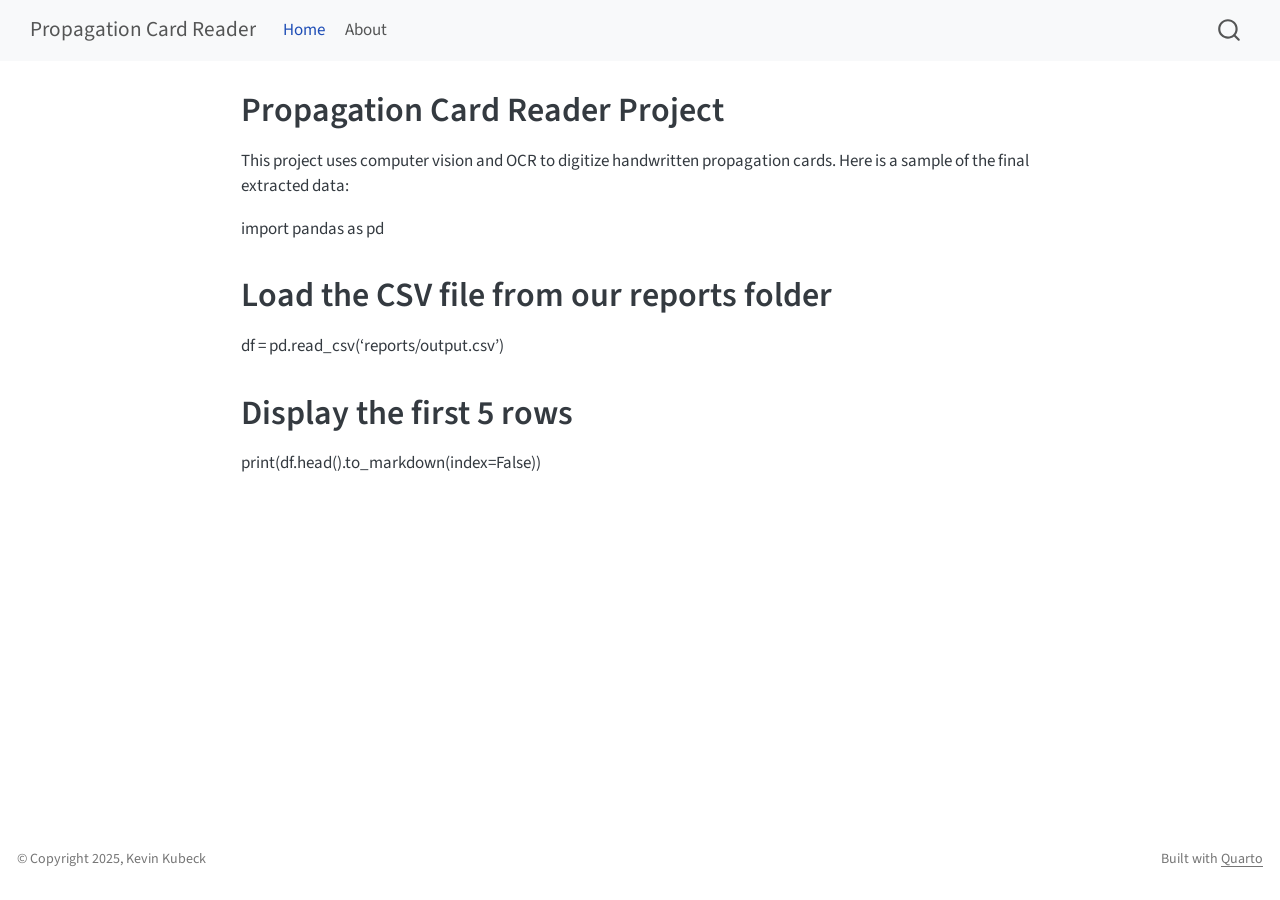
==== docs/index.html @ 02231087 "Added quarto files" ====
<!DOCTYPE html>
<html xmlns="http://www.w3.org/1999/xhtml" lang="en" xml:lang="en"><head>

<meta charset="utf-8">
<meta name="generator" content="quarto-1.7.33">

<meta name="viewport" content="width=device-width, initial-scale=1.0, user-scalable=yes">


<title>Propagation Card Reader Project – Propagation Card Reader</title>
<style>
code{white-space: pre-wrap;}
span.smallcaps{font-variant: small-caps;}
div.columns{display: flex; gap: min(4vw, 1.5em);}
div.column{flex: auto; overflow-x: auto;}
div.hanging-indent{margin-left: 1.5em; text-indent: -1.5em;}
ul.task-list{list-style: none;}
ul.task-list li input[type="checkbox"] {
  width: 0.8em;
  margin: 0 0.8em 0.2em -1em; /* quarto-specific, see https://github.com/quarto-dev/quarto-cli/issues/4556 */ 
  vertical-align: middle;
}
</style>


<script src="site_libs/quarto-nav/quarto-nav.js"></script>
<script src="site_libs/quarto-nav/headroom.min.js"></script>
<script src="site_libs/clipboard/clipboard.min.js"></script>
<script src="site_libs/quarto-search/autocomplete.umd.js"></script>
<script src="site_libs/quarto-search/fuse.min.js"></script>
<script src="site_libs/quarto-search/quarto-search.js"></script>
<meta name="quarto:offset" content="./">
<script src="site_libs/quarto-html/quarto.js" type="module"></script>
<script src="site_libs/quarto-html/tabsets/tabsets.js" type="module"></script>
<script src="site_libs/quarto-html/popper.min.js"></script>
<script src="site_libs/quarto-html/tippy.umd.min.js"></script>
<script src="site_libs/quarto-html/anchor.min.js"></script>
<link href="site_libs/quarto-html/tippy.css" rel="stylesheet">
<link href="site_libs/quarto-html/quarto-syntax-highlighting-ea385d0e468b0dd5ea5bf0780b1290d9.css" rel="stylesheet" id="quarto-text-highlighting-styles">
<script src="site_libs/bootstrap/bootstrap.min.js"></script>
<link href="site_libs/bootstrap/bootstrap-icons.css" rel="stylesheet">
<link href="site_libs/bootstrap/bootstrap-c1fac2584b48ed01fb6e278e36375074.min.css" rel="stylesheet" append-hash="true" id="quarto-bootstrap" data-mode="light">
<script id="quarto-search-options" type="application/json">{
  "location": "navbar",
  "copy-button": false,
  "collapse-after": 3,
  "panel-placement": "end",
  "type": "overlay",
  "limit": 50,
  "keyboard-shortcut": [
    "f",
    "/",
    "s"
  ],
  "show-item-context": false,
  "language": {
    "search-no-results-text": "No results",
    "search-matching-documents-text": "matching documents",
    "search-copy-link-title": "Copy link to search",
    "search-hide-matches-text": "Hide additional matches",
    "search-more-match-text": "more match in this document",
    "search-more-matches-text": "more matches in this document",
    "search-clear-button-title": "Clear",
    "search-text-placeholder": "",
    "search-detached-cancel-button-title": "Cancel",
    "search-submit-button-title": "Submit",
    "search-label": "Search"
  }
}</script>


<link rel="stylesheet" href="styles.css">
</head>

<body class="nav-fixed fullcontent quarto-light">

<div id="quarto-search-results"></div>
  <header id="quarto-header" class="headroom fixed-top">
    <nav class="navbar navbar-expand-lg " data-bs-theme="dark">
      <div class="navbar-container container-fluid">
      <div class="navbar-brand-container mx-auto">
    <a class="navbar-brand" href="./index.html">
    <span class="navbar-title">Propagation Card Reader</span>
    </a>
  </div>
            <div id="quarto-search" class="" title="Search"></div>
          <button class="navbar-toggler" type="button" data-bs-toggle="collapse" data-bs-target="#navbarCollapse" aria-controls="navbarCollapse" role="menu" aria-expanded="false" aria-label="Toggle navigation" onclick="if (window.quartoToggleHeadroom) { window.quartoToggleHeadroom(); }">
  <span class="navbar-toggler-icon"></span>
</button>
          <div class="collapse navbar-collapse" id="navbarCollapse">
            <ul class="navbar-nav navbar-nav-scroll me-auto">
  <li class="nav-item">
    <a class="nav-link active" href="./index.html" aria-current="page"> 
<span class="menu-text">Home</span></a>
  </li>  
  <li class="nav-item">
    <a class="nav-link" href="./about.html"> 
<span class="menu-text">About</span></a>
  </li>  
</ul>
          </div> <!-- /navcollapse -->
            <div class="quarto-navbar-tools">
</div>
      </div> <!-- /container-fluid -->
    </nav>
</header>
<!-- content -->
<div id="quarto-content" class="quarto-container page-columns page-rows-contents page-layout-article page-navbar">
<!-- sidebar -->
<!-- margin-sidebar -->
    
<!-- main -->
<main class="content" id="quarto-document-content">

<header id="title-block-header" class="quarto-title-block default">
<div class="quarto-title">
<h1 class="title">Propagation Card Reader Project</h1>
</div>



<div class="quarto-title-meta">

    
  
    
  </div>
  


</header>


<p>This project uses computer vision and OCR to digitize handwritten propagation cards. Here is a sample of the final extracted data:</p>
<p>import pandas as pd</p>
<section id="load-the-csv-file-from-our-reports-folder" class="level1">
<h1>Load the CSV file from our reports folder</h1>
<p>df = pd.read_csv(‘reports/output.csv’)</p>
</section>
<section id="display-the-first-5-rows" class="level1">
<h1>Display the first 5 rows</h1>
<p>print(df.head().to_markdown(index=False))</p>


</section>

</main> <!-- /main -->
<script id="quarto-html-after-body" type="application/javascript">
  window.document.addEventListener("DOMContentLoaded", function (event) {
    const icon = "";
    const anchorJS = new window.AnchorJS();
    anchorJS.options = {
      placement: 'right',
      icon: icon
    };
    anchorJS.add('.anchored');
    const isCodeAnnotation = (el) => {
      for (const clz of el.classList) {
        if (clz.startsWith('code-annotation-')) {                     
          return true;
        }
      }
      return false;
    }
    const onCopySuccess = function(e) {
      // button target
      const button = e.trigger;
      // don't keep focus
      button.blur();
      // flash "checked"
      button.classList.add('code-copy-button-checked');
      var currentTitle = button.getAttribute("title");
      button.setAttribute("title", "Copied!");
      let tooltip;
      if (window.bootstrap) {
        button.setAttribute("data-bs-toggle", "tooltip");
        button.setAttribute("data-bs-placement", "left");
        button.setAttribute("data-bs-title", "Copied!");
        tooltip = new bootstrap.Tooltip(button, 
          { trigger: "manual", 
            customClass: "code-copy-button-tooltip",
            offset: [0, -8]});
        tooltip.show();    
      }
      setTimeout(function() {
        if (tooltip) {
          tooltip.hide();
          button.removeAttribute("data-bs-title");
          button.removeAttribute("data-bs-toggle");
          button.removeAttribute("data-bs-placement");
        }
        button.setAttribute("title", currentTitle);
        button.classList.remove('code-copy-button-checked');
      }, 1000);
      // clear code selection
      e.clearSelection();
    }
    const getTextToCopy = function(trigger) {
        const codeEl = trigger.previousElementSibling.cloneNode(true);
        for (const childEl of codeEl.children) {
          if (isCodeAnnotation(childEl)) {
            childEl.remove();
          }
        }
        return codeEl.innerText;
    }
    const clipboard = new window.ClipboardJS('.code-copy-button:not([data-in-quarto-modal])', {
      text: getTextToCopy
    });
    clipboard.on('success', onCopySuccess);
    if (window.document.getElementById('quarto-embedded-source-code-modal')) {
      const clipboardModal = new window.ClipboardJS('.code-copy-button[data-in-quarto-modal]', {
        text: getTextToCopy,
        container: window.document.getElementById('quarto-embedded-source-code-modal')
      });
      clipboardModal.on('success', onCopySuccess);
    }
      var localhostRegex = new RegExp(/^(?:http|https):\/\/localhost\:?[0-9]*\//);
      var mailtoRegex = new RegExp(/^mailto:/);
        var filterRegex = new RegExp('/' + window.location.host + '/');
      var isInternal = (href) => {
          return filterRegex.test(href) || localhostRegex.test(href) || mailtoRegex.test(href);
      }
      // Inspect non-navigation links and adorn them if external
     var links = window.document.querySelectorAll('a[href]:not(.nav-link):not(.navbar-brand):not(.toc-action):not(.sidebar-link):not(.sidebar-item-toggle):not(.pagination-link):not(.no-external):not([aria-hidden]):not(.dropdown-item):not(.quarto-navigation-tool):not(.about-link)');
      for (var i=0; i<links.length; i++) {
        const link = links[i];
        if (!isInternal(link.href)) {
          // undo the damage that might have been done by quarto-nav.js in the case of
          // links that we want to consider external
          if (link.dataset.originalHref !== undefined) {
            link.href = link.dataset.originalHref;
          }
        }
      }
    function tippyHover(el, contentFn, onTriggerFn, onUntriggerFn) {
      const config = {
        allowHTML: true,
        maxWidth: 500,
        delay: 100,
        arrow: false,
        appendTo: function(el) {
            return el.parentElement;
        },
        interactive: true,
        interactiveBorder: 10,
        theme: 'quarto',
        placement: 'bottom-start',
      };
      if (contentFn) {
        config.content = contentFn;
      }
      if (onTriggerFn) {
        config.onTrigger = onTriggerFn;
      }
      if (onUntriggerFn) {
        config.onUntrigger = onUntriggerFn;
      }
      window.tippy(el, config); 
    }
    const noterefs = window.document.querySelectorAll('a[role="doc-noteref"]');
    for (var i=0; i<noterefs.length; i++) {
      const ref = noterefs[i];
      tippyHover(ref, function() {
        // use id or data attribute instead here
        let href = ref.getAttribute('data-footnote-href') || ref.getAttribute('href');
        try { href = new URL(href).hash; } catch {}
        const id = href.replace(/^#\/?/, "");
        const note = window.document.getElementById(id);
        if (note) {
          return note.innerHTML;
        } else {
          return "";
        }
      });
    }
    const xrefs = window.document.querySelectorAll('a.quarto-xref');
    const processXRef = (id, note) => {
      // Strip column container classes
      const stripColumnClz = (el) => {
        el.classList.remove("page-full", "page-columns");
        if (el.children) {
          for (const child of el.children) {
            stripColumnClz(child);
          }
        }
      }
      stripColumnClz(note)
      if (id === null || id.startsWith('sec-')) {
        // Special case sections, only their first couple elements
        const container = document.createElement("div");
        if (note.children && note.children.length > 2) {
          container.appendChild(note.children[0].cloneNode(true));
          for (let i = 1; i < note.children.length; i++) {
            const child = note.children[i];
            if (child.tagName === "P" && child.innerText === "") {
              continue;
            } else {
              container.appendChild(child.cloneNode(true));
              break;
            }
          }
          if (window.Quarto?.typesetMath) {
            window.Quarto.typesetMath(container);
          }
          return container.innerHTML
        } else {
          if (window.Quarto?.typesetMath) {
            window.Quarto.typesetMath(note);
          }
          return note.innerHTML;
        }
      } else {
        // Remove any anchor links if they are present
        const anchorLink = note.querySelector('a.anchorjs-link');
        if (anchorLink) {
          anchorLink.remove();
        }
        if (window.Quarto?.typesetMath) {
          window.Quarto.typesetMath(note);
        }
        if (note.classList.contains("callout")) {
          return note.outerHTML;
        } else {
          return note.innerHTML;
        }
      }
    }
    for (var i=0; i<xrefs.length; i++) {
      const xref = xrefs[i];
      tippyHover(xref, undefined, function(instance) {
        instance.disable();
        let url = xref.getAttribute('href');
        let hash = undefined; 
        if (url.startsWith('#')) {
          hash = url;
        } else {
          try { hash = new URL(url).hash; } catch {}
        }
        if (hash) {
          const id = hash.replace(/^#\/?/, "");
          const note = window.document.getElementById(id);
          if (note !== null) {
            try {
              const html = processXRef(id, note.cloneNode(true));
              instance.setContent(html);
            } finally {
              instance.enable();
              instance.show();
            }
          } else {
            // See if we can fetch this
            fetch(url.split('#')[0])
            .then(res => res.text())
            .then(html => {
              const parser = new DOMParser();
              const htmlDoc = parser.parseFromString(html, "text/html");
              const note = htmlDoc.getElementById(id);
              if (note !== null) {
                const html = processXRef(id, note);
                instance.setContent(html);
              } 
            }).finally(() => {
              instance.enable();
              instance.show();
            });
          }
        } else {
          // See if we can fetch a full url (with no hash to target)
          // This is a special case and we should probably do some content thinning / targeting
          fetch(url)
          .then(res => res.text())
          .then(html => {
            const parser = new DOMParser();
            const htmlDoc = parser.parseFromString(html, "text/html");
            const note = htmlDoc.querySelector('main.content');
            if (note !== null) {
              // This should only happen for chapter cross references
              // (since there is no id in the URL)
              // remove the first header
              if (note.children.length > 0 && note.children[0].tagName === "HEADER") {
                note.children[0].remove();
              }
              const html = processXRef(null, note);
              instance.setContent(html);
            } 
          }).finally(() => {
            instance.enable();
            instance.show();
          });
        }
      }, function(instance) {
      });
    }
        let selectedAnnoteEl;
        const selectorForAnnotation = ( cell, annotation) => {
          let cellAttr = 'data-code-cell="' + cell + '"';
          let lineAttr = 'data-code-annotation="' +  annotation + '"';
          const selector = 'span[' + cellAttr + '][' + lineAttr + ']';
          return selector;
        }
        const selectCodeLines = (annoteEl) => {
          const doc = window.document;
          const targetCell = annoteEl.getAttribute("data-target-cell");
          const targetAnnotation = annoteEl.getAttribute("data-target-annotation");
          const annoteSpan = window.document.querySelector(selectorForAnnotation(targetCell, targetAnnotation));
          const lines = annoteSpan.getAttribute("data-code-lines").split(",");
          const lineIds = lines.map((line) => {
            return targetCell + "-" + line;
          })
          let top = null;
          let height = null;
          let parent = null;
          if (lineIds.length > 0) {
              //compute the position of the single el (top and bottom and make a div)
              const el = window.document.getElementById(lineIds[0]);
              top = el.offsetTop;
              height = el.offsetHeight;
              parent = el.parentElement.parentElement;
            if (lineIds.length > 1) {
              const lastEl = window.document.getElementById(lineIds[lineIds.length - 1]);
              const bottom = lastEl.offsetTop + lastEl.offsetHeight;
              height = bottom - top;
            }
            if (top !== null && height !== null && parent !== null) {
              // cook up a div (if necessary) and position it 
              let div = window.document.getElementById("code-annotation-line-highlight");
              if (div === null) {
                div = window.document.createElement("div");
                div.setAttribute("id", "code-annotation-line-highlight");
                div.style.position = 'absolute';
                parent.appendChild(div);
              }
              div.style.top = top - 2 + "px";
              div.style.height = height + 4 + "px";
              div.style.left = 0;
              let gutterDiv = window.document.getElementById("code-annotation-line-highlight-gutter");
              if (gutterDiv === null) {
                gutterDiv = window.document.createElement("div");
                gutterDiv.setAttribute("id", "code-annotation-line-highlight-gutter");
                gutterDiv.style.position = 'absolute';
                const codeCell = window.document.getElementById(targetCell);
                const gutter = codeCell.querySelector('.code-annotation-gutter');
                gutter.appendChild(gutterDiv);
              }
              gutterDiv.style.top = top - 2 + "px";
              gutterDiv.style.height = height + 4 + "px";
            }
            selectedAnnoteEl = annoteEl;
          }
        };
        const unselectCodeLines = () => {
          const elementsIds = ["code-annotation-line-highlight", "code-annotation-line-highlight-gutter"];
          elementsIds.forEach((elId) => {
            const div = window.document.getElementById(elId);
            if (div) {
              div.remove();
            }
          });
          selectedAnnoteEl = undefined;
        };
          // Handle positioning of the toggle
      window.addEventListener(
        "resize",
        throttle(() => {
          elRect = undefined;
          if (selectedAnnoteEl) {
            selectCodeLines(selectedAnnoteEl);
          }
        }, 10)
      );
      function throttle(fn, ms) {
      let throttle = false;
      let timer;
        return (...args) => {
          if(!throttle) { // first call gets through
              fn.apply(this, args);
              throttle = true;
          } else { // all the others get throttled
              if(timer) clearTimeout(timer); // cancel #2
              timer = setTimeout(() => {
                fn.apply(this, args);
                timer = throttle = false;
              }, ms);
          }
        };
      }
        // Attach click handler to the DT
        const annoteDls = window.document.querySelectorAll('dt[data-target-cell]');
        for (const annoteDlNode of annoteDls) {
          annoteDlNode.addEventListener('click', (event) => {
            const clickedEl = event.target;
            if (clickedEl !== selectedAnnoteEl) {
              unselectCodeLines();
              const activeEl = window.document.querySelector('dt[data-target-cell].code-annotation-active');
              if (activeEl) {
                activeEl.classList.remove('code-annotation-active');
              }
              selectCodeLines(clickedEl);
              clickedEl.classList.add('code-annotation-active');
            } else {
              // Unselect the line
              unselectCodeLines();
              clickedEl.classList.remove('code-annotation-active');
            }
          });
        }
    const findCites = (el) => {
      const parentEl = el.parentElement;
      if (parentEl) {
        const cites = parentEl.dataset.cites;
        if (cites) {
          return {
            el,
            cites: cites.split(' ')
          };
        } else {
          return findCites(el.parentElement)
        }
      } else {
        return undefined;
      }
    };
    var bibliorefs = window.document.querySelectorAll('a[role="doc-biblioref"]');
    for (var i=0; i<bibliorefs.length; i++) {
      const ref = bibliorefs[i];
      const citeInfo = findCites(ref);
      if (citeInfo) {
        tippyHover(citeInfo.el, function() {
          var popup = window.document.createElement('div');
          citeInfo.cites.forEach(function(cite) {
            var citeDiv = window.document.createElement('div');
            citeDiv.classList.add('hanging-indent');
            citeDiv.classList.add('csl-entry');
            var biblioDiv = window.document.getElementById('ref-' + cite);
            if (biblioDiv) {
              citeDiv.innerHTML = biblioDiv.innerHTML;
            }
            popup.appendChild(citeDiv);
          });
          return popup.innerHTML;
        });
      }
    }
  });
  </script>
</div> <!-- /content -->
<footer class="footer">
  <div class="nav-footer">
    <div class="nav-footer-left">
<p>© Copyright 2025, Kevin Kubeck</p>
</div>   
    <div class="nav-footer-center">
      &nbsp;
    </div>
    <div class="nav-footer-right">
<p>Built with <a href="https://quarto.org/">Quarto</a></p>
</div>
  </div>
</footer>




</body></html>
---- docs/site_libs/quarto-html/tippy.css ----
.tippy-box[data-animation=fade][data-state=hidden]{opacity:0}[data-tippy-root]{max-width:calc(100vw - 10px)}.tippy-box{position:relative;background-color:#333;color:#fff;border-radius:4px;font-size:14px;line-height:1.4;white-space:normal;outline:0;transition-property:transform,visibility,opacity}.tippy-box[data-placement^=top]>.tippy-arrow{bottom:0}.tippy-box[data-placement^=top]>.tippy-arrow:before{bottom:-7px;left:0;border-width:8px 8px 0;border-top-color:initial;transform-origin:center top}.tippy-box[data-placement^=bottom]>.tippy-arrow{top:0}.tippy-box[data-placement^=bottom]>.tippy-arrow:before{top:-7px;left:0;border-width:0 8px 8px;border-bottom-color:initial;transform-origin:center bottom}.tippy-box[data-placement^=left]>.tippy-arrow{right:0}.tippy-box[data-placement^=left]>.tippy-arrow:before{border-width:8px 0 8px 8px;border-left-color:initial;right:-7px;transform-origin:center left}.tippy-box[data-placement^=right]>.tippy-arrow{left:0}.tippy-box[data-placement^=right]>.tippy-arrow:before{left:-7px;border-width:8px 8px 8px 0;border-right-color:initial;transform-origin:center right}.tippy-box[data-inertia][data-state=visible]{transition-timing-function:cubic-bezier(.54,1.5,.38,1.11)}.tippy-arrow{width:16px;height:16px;color:#333}.tippy-arrow:before{content:"";position:absolute;border-color:transparent;border-style:solid}.tippy-content{position:relative;padding:5px 9px;z-index:1}
---- docs/site_libs/quarto-html/quarto-syntax-highlighting-ea385d0e468b0dd5ea5bf0780b1290d9.css ----
/* quarto syntax highlight colors */
:root {
  --quarto-hl-ot-color: #003B4F;
  --quarto-hl-at-color: #657422;
  --quarto-hl-ss-color: #20794D;
  --quarto-hl-an-color: #5E5E5E;
  --quarto-hl-fu-color: #4758AB;
  --quarto-hl-st-color: #20794D;
  --quarto-hl-cf-color: #003B4F;
  --quarto-hl-op-color: #5E5E5E;
  --quarto-hl-er-color: #AD0000;
  --quarto-hl-bn-color: #AD0000;
  --quarto-hl-al-color: #AD0000;
  --quarto-hl-va-color: #111111;
  --quarto-hl-bu-color: inherit;
  --quarto-hl-ex-color: inherit;
  --quarto-hl-pp-color: #AD0000;
  --quarto-hl-in-color: #5E5E5E;
  --quarto-hl-vs-color: #20794D;
  --quarto-hl-wa-color: #5E5E5E;
  --quarto-hl-do-color: #5E5E5E;
  --quarto-hl-im-color: #00769E;
  --quarto-hl-ch-color: #20794D;
  --quarto-hl-dt-color: #AD0000;
  --quarto-hl-fl-color: #AD0000;
  --quarto-hl-co-color: #5E5E5E;
  --quarto-hl-cv-color: #5E5E5E;
  --quarto-hl-cn-color: #8f5902;
  --quarto-hl-sc-color: #5E5E5E;
  --quarto-hl-dv-color: #AD0000;
  --quarto-hl-kw-color: #003B4F;
}

/* other quarto variables */
:root {
  --quarto-font-monospace: SFMono-Regular, Menlo, Monaco, Consolas, "Liberation Mono", "Courier New", monospace;
}

/* syntax highlight based on Pandoc's rules */
pre > code.sourceCode > span {
  color: #003B4F;
}

code.sourceCode > span {
  color: #003B4F;
}

div.sourceCode,
div.sourceCode pre.sourceCode {
  color: #003B4F;
}

/* Normal */
code span {
  color: #003B4F;
}

/* Alert */
code span.al {
  color: #AD0000;
  font-style: inherit;
}

/* Annotation */
code span.an {
  color: #5E5E5E;
  font-style: inherit;
}

/* Attribute */
code span.at {
  color: #657422;
  font-style: inherit;
}

/* BaseN */
code span.bn {
  color: #AD0000;
  font-style: inherit;
}

/* BuiltIn */
code span.bu {
  font-style: inherit;
}

/* ControlFlow */
code span.cf {
  color: #003B4F;
  font-weight: bold;
  font-style: inherit;
}

/* Char */
code span.ch {
  color: #20794D;
  font-style: inherit;
}

/* Constant */
code span.cn {
  color: #8f5902;
  font-style: inherit;
}

/* Comment */
code span.co {
  color: #5E5E5E;
  font-style: inherit;
}

/* CommentVar */
code span.cv {
  color: #5E5E5E;
  font-style: italic;
}

/* Documentation */
code span.do {
  color: #5E5E5E;
  font-style: italic;
}

/* DataType */
code span.dt {
  color: #AD0000;
  font-style: inherit;
}

/* DecVal */
code span.dv {
  color: #AD0000;
  font-style: inherit;
}

/* Error */
code span.er {
  color: #AD0000;
  font-style: inherit;
}

/* Extension */
code span.ex {
  font-style: inherit;
}

/* Float */
code span.fl {
  color: #AD0000;
  font-style: inherit;
}

/* Function */
code span.fu {
  color: #4758AB;
  font-style: inherit;
}

/* Import */
code span.im {
  color: #00769E;
  font-style: inherit;
}

/* Information */
code span.in {
  color: #5E5E5E;
  font-style: inherit;
}

/* Keyword */
code span.kw {
  color: #003B4F;
  font-weight: bold;
  font-style: inherit;
}

/* Operator */
code span.op {
  color: #5E5E5E;
  font-style: inherit;
}

/* Other */
code span.ot {
  color: #003B4F;
  font-style: inherit;
}

/* Preprocessor */
code span.pp {
  color: #AD0000;
  font-style: inherit;
}

/* SpecialChar */
code span.sc {
  color: #5E5E5E;
  font-style: inherit;
}

/* SpecialString */
code span.ss {
  color: #20794D;
  font-style: inherit;
}

/* String */
code span.st {
  color: #20794D;
  font-style: inherit;
}

/* Variable */
code span.va {
  color: #111111;
  font-style: inherit;
}

/* VerbatimString */
code span.vs {
  color: #20794D;
  font-style: inherit;
}

/* Warning */
code span.wa {
  color: #5E5E5E;
  font-style: italic;
}

.prevent-inlining {
  content: "</";
}

/*# sourceMappingURL=538754cbb4183396a2435bcb80637e05.css.map */
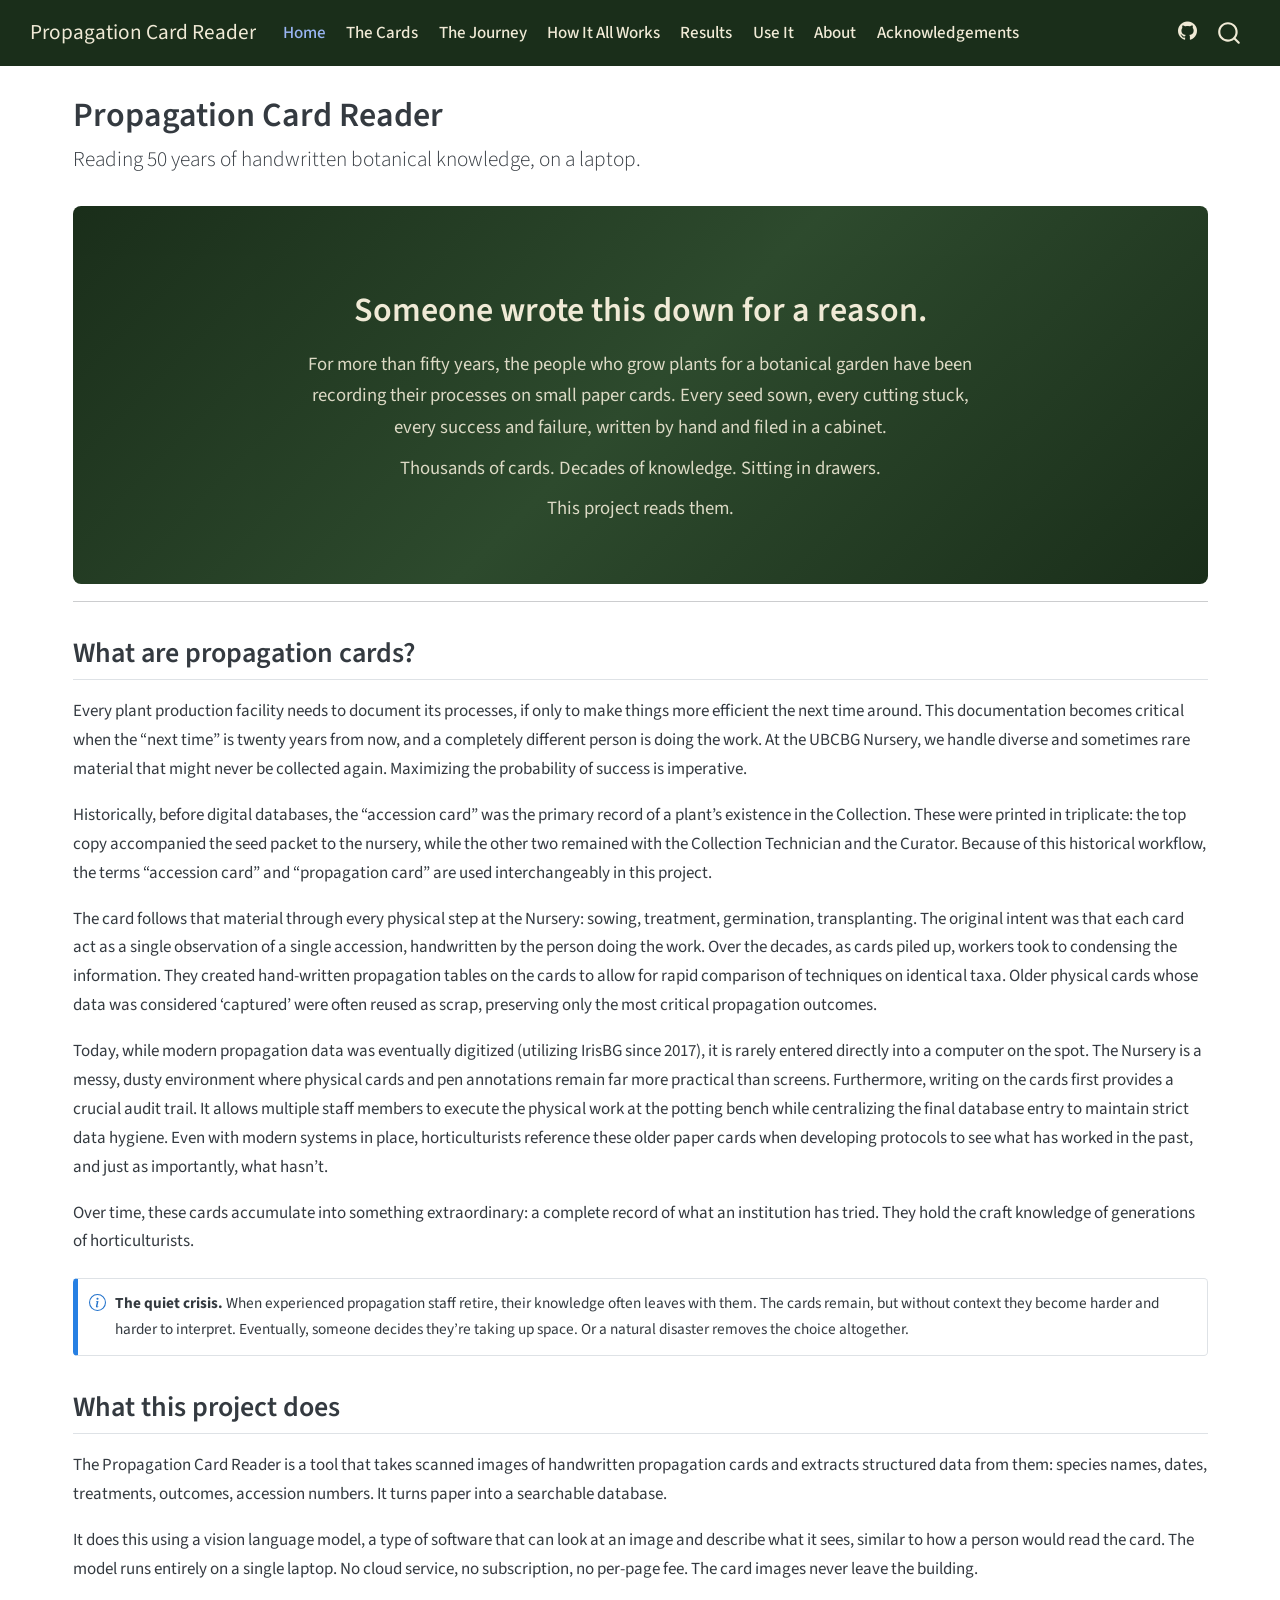
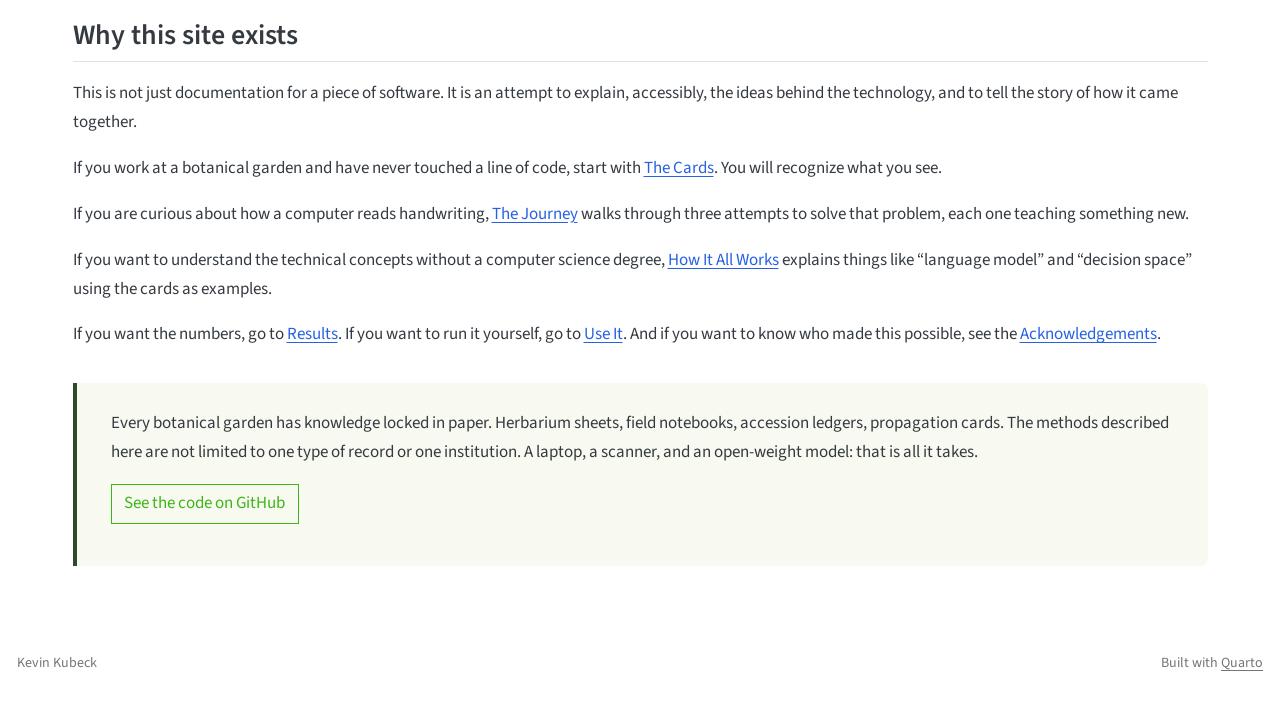
==== commit 472edefd: "Add acknowledgements page, fix continuity across site New: acknowledgements.qmd (nursery staff, UBCB" ====
--- a/docs/index.html
+++ b/docs/index.html
@@ -2,12 +2,12 @@
 <html xmlns="http://www.w3.org/1999/xhtml" lang="en" xml:lang="en"><head>
 
 <meta charset="utf-8">
-<meta name="generator" content="quarto-1.7.33">
+<meta name="generator" content="quarto-1.6.42">
 
 <meta name="viewport" content="width=device-width, initial-scale=1.0, user-scalable=yes">
 
 
-<title>Propagation Card Reader Project – Propagation Card Reader</title>
+<title>Propagation Card Reader</title>
 <style>
 code{white-space: pre-wrap;}
 span.smallcaps{font-variant: small-caps;}
@@ -30,16 +30,15 @@
 <script src="site_libs/quarto-search/fuse.min.js"></script>
 <script src="site_libs/quarto-search/quarto-search.js"></script>
 <meta name="quarto:offset" content="./">
-<script src="site_libs/quarto-html/quarto.js" type="module"></script>
-<script src="site_libs/quarto-html/tabsets/tabsets.js" type="module"></script>
+<script src="site_libs/quarto-html/quarto.js"></script>
 <script src="site_libs/quarto-html/popper.min.js"></script>
 <script src="site_libs/quarto-html/tippy.umd.min.js"></script>
 <script src="site_libs/quarto-html/anchor.min.js"></script>
 <link href="site_libs/quarto-html/tippy.css" rel="stylesheet">
-<link href="site_libs/quarto-html/quarto-syntax-highlighting-ea385d0e468b0dd5ea5bf0780b1290d9.css" rel="stylesheet" id="quarto-text-highlighting-styles">
+<link href="site_libs/quarto-html/quarto-syntax-highlighting-2f5df379a58b258e96c21c0638c20c03.css" rel="stylesheet" id="quarto-text-highlighting-styles">
 <script src="site_libs/bootstrap/bootstrap.min.js"></script>
 <link href="site_libs/bootstrap/bootstrap-icons.css" rel="stylesheet">
-<link href="site_libs/bootstrap/bootstrap-c1fac2584b48ed01fb6e278e36375074.min.css" rel="stylesheet" append-hash="true" id="quarto-bootstrap" data-mode="light">
+<link href="site_libs/bootstrap/bootstrap-8d88fcbb3e07f864018e4b347a7d8360.min.css" rel="stylesheet" append-hash="true" id="quarto-bootstrap" data-mode="light">
 <script id="quarto-search-options" type="application/json">{
   "location": "navbar",
   "copy-button": false,
@@ -72,7 +71,7 @@
 <link rel="stylesheet" href="styles.css">
 </head>
 
-<body class="nav-fixed fullcontent quarto-light">
+<body class="nav-fixed">
 
 <div id="quarto-search-results"></div>
   <header id="quarto-header" class="headroom fixed-top">
@@ -94,8 +93,39 @@
 <span class="menu-text">Home</span></a>
   </li>  
   <li class="nav-item">
+    <a class="nav-link" href="./the-cards.html"> 
+<span class="menu-text">The Cards</span></a>
+  </li>  
+  <li class="nav-item">
+    <a class="nav-link" href="./the-journey.html"> 
+<span class="menu-text">The Journey</span></a>
+  </li>  
+  <li class="nav-item">
+    <a class="nav-link" href="./concepts.html"> 
+<span class="menu-text">How It All Works</span></a>
+  </li>  
+  <li class="nav-item">
+    <a class="nav-link" href="./results.html"> 
+<span class="menu-text">Results</span></a>
+  </li>  
+  <li class="nav-item">
+    <a class="nav-link" href="./use-it.html"> 
+<span class="menu-text">Use It</span></a>
+  </li>  
+  <li class="nav-item">
     <a class="nav-link" href="./about.html"> 
 <span class="menu-text">About</span></a>
+  </li>  
+  <li class="nav-item">
+    <a class="nav-link" href="./acknowledgements.html"> 
+<span class="menu-text">Acknowledgements</span></a>
+  </li>  
+</ul>
+            <ul class="navbar-nav navbar-nav-scroll ms-auto">
+  <li class="nav-item compact">
+    <a class="nav-link" href="https://github.com/Kkubeck/propagation-card-reader"> <i class="bi bi-github" role="img" aria-label="GitHub">
+</i> 
+<span class="menu-text"></span></a>
   </li>  
 </ul>
           </div> <!-- /navcollapse -->
@@ -105,21 +135,22 @@
     </nav>
 </header>
 <!-- content -->
-<div id="quarto-content" class="quarto-container page-columns page-rows-contents page-layout-article page-navbar">
+<div id="quarto-content" class="quarto-container page-columns page-rows-contents page-layout-full page-navbar">
 <!-- sidebar -->
 <!-- margin-sidebar -->
     
 <!-- main -->
-<main class="content" id="quarto-document-content">
+<main class="content column-page" id="quarto-document-content">
 
 <header id="title-block-header" class="quarto-title-block default">
 <div class="quarto-title">
-<h1 class="title">Propagation Card Reader Project</h1>
-</div>
-
-
-
-<div class="quarto-title-meta">
+<h1 class="title">Propagation Card Reader</h1>
+<p class="subtitle lead">Reading 50 years of handwritten botanical knowledge, on a laptop.</p>
+</div>
+
+
+
+<div class="quarto-title-meta column-page">
 
     
   
@@ -131,257 +162,283 @@
 </header>
 
 
-<p>This project uses computer vision and OCR to digitize handwritten propagation cards. Here is a sample of the final extracted data:</p>
-<p>import pandas as pd</p>
-<section id="load-the-csv-file-from-our-reports-folder" class="level1">
-<h1>Load the CSV file from our reports folder</h1>
-<p>df = pd.read_csv(‘reports/output.csv’)</p>
+<section id="someone-wrote-this-down-for-a-reason." class="level1 hero-title hero-section">
+<h1 class="hero-title">Someone wrote this down for a reason.</h1>
+<p>For more than fifty years, the people who grow plants for a botanical garden have been recording their processes on small paper cards. Every seed sown, every cutting stuck, every success and failure, written by hand and filed in a cabinet.</p>
+<p>Thousands of cards. Decades of knowledge. Sitting in drawers.</p>
+<p>This project reads them.</p>
 </section>
-<section id="display-the-first-5-rows" class="level1">
-<h1>Display the first 5 rows</h1>
-<p>print(df.head().to_markdown(index=False))</p>
+<hr>
+<section id="what-are-propagation-cards" class="level2">
+<h2 class="anchored" data-anchor-id="what-are-propagation-cards">What are propagation cards?</h2>
+<p>Every plant production facility needs to document its processes, if only to make things more efficient the next time around. This documentation becomes critical when the “next time” is twenty years from now, and a completely different person is doing the work. At the UBCBG Nursery, we handle diverse and sometimes rare material that might never be collected again. Maximizing the probability of success is imperative.</p>
+<p>Historically, before digital databases, the “accession card” was the primary record of a plant’s existence in the Collection. These were printed in triplicate: the top copy accompanied the seed packet to the nursery, while the other two remained with the Collection Technician and the Curator. Because of this historical workflow, the terms “accession card” and “propagation card” are used interchangeably in this project.</p>
+<p>The card follows that material through every physical step at the Nursery: sowing, treatment, germination, transplanting. The original intent was that each card act as a single observation of a single accession, handwritten by the person doing the work. Over the decades, as cards piled up, workers took to condensing the information. They created hand-written propagation tables on the cards to allow for rapid comparison of techniques on identical taxa. Older physical cards whose data was considered ‘captured’ were often reused as scrap, preserving only the most critical propagation outcomes.</p>
+<p>Today, while modern propagation data was eventually digitized (utilizing IrisBG since 2017), it is rarely entered directly into a computer on the spot. The Nursery is a messy, dusty environment where physical cards and pen annotations remain far more practical than screens. Furthermore, writing on the cards first provides a crucial audit trail. It allows multiple staff members to execute the physical work at the potting bench while centralizing the final database entry to maintain strict data hygiene. Even with modern systems in place, horticulturists reference these older paper cards when developing protocols to see what has worked in the past, and just as importantly, what hasn’t.</p>
+<p>Over time, these cards accumulate into something extraordinary: a complete record of what an institution has tried. They hold the craft knowledge of generations of horticulturists.</p>
+<div class="callout callout-style-simple callout-note">
+<div class="callout-body d-flex">
+<div class="callout-icon-container">
+<i class="callout-icon"></i>
+</div>
+<div class="callout-body-container">
+<p><strong>The quiet crisis.</strong> When experienced propagation staff retire, their knowledge often leaves with them. The cards remain, but without context they become harder and harder to interpret. Eventually, someone decides they’re taking up space. Or a natural disaster removes the choice altogether.</p>
+</div>
+</div>
+</div>
+</section>
+<section id="what-this-project-does" class="level2">
+<h2 class="anchored" data-anchor-id="what-this-project-does">What this project does</h2>
+<p>The Propagation Card Reader is a tool that takes scanned images of handwritten propagation cards and extracts structured data from them: species names, dates, treatments, outcomes, accession numbers. It turns paper into a searchable database.</p>
+<p>It does this using a vision language model, a type of software that can look at an image and describe what it sees, similar to how a person would read the card. The model runs entirely on a single laptop. No cloud service, no subscription, no per-page fee. The card images never leave the building.</p>
+</section>
+<section id="why-this-site-exists" class="level2">
+<h2 class="anchored" data-anchor-id="why-this-site-exists">Why this site exists</h2>
+<p>This is not just documentation for a piece of software. It is an attempt to explain, accessibly, the ideas behind the technology, and to tell the story of how it came together.</p>
+<p>If you work at a botanical garden and have never touched a line of code, start with <a href="./the-cards.html">The Cards</a>. You will recognize what you see.</p>
+<p>If you are curious about how a computer reads handwriting, <a href="./the-journey.html">The Journey</a> walks through three attempts to solve that problem, each one teaching something new.</p>
+<p>If you want to understand the technical concepts without a computer science degree, <a href="./concepts.html">How It All Works</a> explains things like “language model” and “decision space” using the cards as examples.</p>
+<p>If you want the numbers, go to <a href="./results.html">Results</a>. If you want to run it yourself, go to <a href="./use-it.html">Use It</a>. And if you want to know who made this possible, see the <a href="./acknowledgements.html">Acknowledgements</a>.</p>
+<div class="mission-section">
+<p>Every botanical garden has knowledge locked in paper. Herbarium sheets, field notebooks, accession ledgers, propagation cards. The methods described here are not limited to one type of record or one institution. A laptop, a scanner, and an open-weight model: that is all it takes.</p>
+<p><a href="https://github.com/Kkubeck/propagation-card-reader" class="btn btn-outline-success">See the code on GitHub</a></p>
+</div>
 
 
 </section>
 
 </main> <!-- /main -->
 <script id="quarto-html-after-body" type="application/javascript">
-  window.document.addEventListener("DOMContentLoaded", function (event) {
-    const icon = "";
-    const anchorJS = new window.AnchorJS();
-    anchorJS.options = {
-      placement: 'right',
-      icon: icon
+window.document.addEventListener("DOMContentLoaded", function (event) {
+  const toggleBodyColorMode = (bsSheetEl) => {
+    const mode = bsSheetEl.getAttribute("data-mode");
+    const bodyEl = window.document.querySelector("body");
+    if (mode === "dark") {
+      bodyEl.classList.add("quarto-dark");
+      bodyEl.classList.remove("quarto-light");
+    } else {
+      bodyEl.classList.add("quarto-light");
+      bodyEl.classList.remove("quarto-dark");
+    }
+  }
+  const toggleBodyColorPrimary = () => {
+    const bsSheetEl = window.document.querySelector("link#quarto-bootstrap");
+    if (bsSheetEl) {
+      toggleBodyColorMode(bsSheetEl);
+    }
+  }
+  toggleBodyColorPrimary();  
+  const icon = "";
+  const anchorJS = new window.AnchorJS();
+  anchorJS.options = {
+    placement: 'right',
+    icon: icon
+  };
+  anchorJS.add('.anchored');
+  const isCodeAnnotation = (el) => {
+    for (const clz of el.classList) {
+      if (clz.startsWith('code-annotation-')) {                     
+        return true;
+      }
+    }
+    return false;
+  }
+  const onCopySuccess = function(e) {
+    // button target
+    const button = e.trigger;
+    // don't keep focus
+    button.blur();
+    // flash "checked"
+    button.classList.add('code-copy-button-checked');
+    var currentTitle = button.getAttribute("title");
+    button.setAttribute("title", "Copied!");
+    let tooltip;
+    if (window.bootstrap) {
+      button.setAttribute("data-bs-toggle", "tooltip");
+      button.setAttribute("data-bs-placement", "left");
+      button.setAttribute("data-bs-title", "Copied!");
+      tooltip = new bootstrap.Tooltip(button, 
+        { trigger: "manual", 
+          customClass: "code-copy-button-tooltip",
+          offset: [0, -8]});
+      tooltip.show();    
+    }
+    setTimeout(function() {
+      if (tooltip) {
+        tooltip.hide();
+        button.removeAttribute("data-bs-title");
+        button.removeAttribute("data-bs-toggle");
+        button.removeAttribute("data-bs-placement");
+      }
+      button.setAttribute("title", currentTitle);
+      button.classList.remove('code-copy-button-checked');
+    }, 1000);
+    // clear code selection
+    e.clearSelection();
+  }
+  const getTextToCopy = function(trigger) {
+      const codeEl = trigger.previousElementSibling.cloneNode(true);
+      for (const childEl of codeEl.children) {
+        if (isCodeAnnotation(childEl)) {
+          childEl.remove();
+        }
+      }
+      return codeEl.innerText;
+  }
+  const clipboard = new window.ClipboardJS('.code-copy-button:not([data-in-quarto-modal])', {
+    text: getTextToCopy
+  });
+  clipboard.on('success', onCopySuccess);
+  if (window.document.getElementById('quarto-embedded-source-code-modal')) {
+    const clipboardModal = new window.ClipboardJS('.code-copy-button[data-in-quarto-modal]', {
+      text: getTextToCopy,
+      container: window.document.getElementById('quarto-embedded-source-code-modal')
+    });
+    clipboardModal.on('success', onCopySuccess);
+  }
+    var localhostRegex = new RegExp(/^(?:http|https):\/\/localhost\:?[0-9]*\//);
+    var mailtoRegex = new RegExp(/^mailto:/);
+      var filterRegex = new RegExp('/' + window.location.host + '/');
+    var isInternal = (href) => {
+        return filterRegex.test(href) || localhostRegex.test(href) || mailtoRegex.test(href);
+    }
+    // Inspect non-navigation links and adorn them if external
+ 	var links = window.document.querySelectorAll('a[href]:not(.nav-link):not(.navbar-brand):not(.toc-action):not(.sidebar-link):not(.sidebar-item-toggle):not(.pagination-link):not(.no-external):not([aria-hidden]):not(.dropdown-item):not(.quarto-navigation-tool):not(.about-link)');
+    for (var i=0; i<links.length; i++) {
+      const link = links[i];
+      if (!isInternal(link.href)) {
+        // undo the damage that might have been done by quarto-nav.js in the case of
+        // links that we want to consider external
+        if (link.dataset.originalHref !== undefined) {
+          link.href = link.dataset.originalHref;
+        }
+      }
+    }
+  function tippyHover(el, contentFn, onTriggerFn, onUntriggerFn) {
+    const config = {
+      allowHTML: true,
+      maxWidth: 500,
+      delay: 100,
+      arrow: false,
+      appendTo: function(el) {
+          return el.parentElement;
+      },
+      interactive: true,
+      interactiveBorder: 10,
+      theme: 'quarto',
+      placement: 'bottom-start',
     };
-    anchorJS.add('.anchored');
-    const isCodeAnnotation = (el) => {
-      for (const clz of el.classList) {
-        if (clz.startsWith('code-annotation-')) {                     
-          return true;
-        }
-      }
-      return false;
-    }
-    const onCopySuccess = function(e) {
-      // button target
-      const button = e.trigger;
-      // don't keep focus
-      button.blur();
-      // flash "checked"
-      button.classList.add('code-copy-button-checked');
-      var currentTitle = button.getAttribute("title");
-      button.setAttribute("title", "Copied!");
-      let tooltip;
-      if (window.bootstrap) {
-        button.setAttribute("data-bs-toggle", "tooltip");
-        button.setAttribute("data-bs-placement", "left");
-        button.setAttribute("data-bs-title", "Copied!");
-        tooltip = new bootstrap.Tooltip(button, 
-          { trigger: "manual", 
-            customClass: "code-copy-button-tooltip",
-            offset: [0, -8]});
-        tooltip.show();    
-      }
-      setTimeout(function() {
-        if (tooltip) {
-          tooltip.hide();
-          button.removeAttribute("data-bs-title");
-          button.removeAttribute("data-bs-toggle");
-          button.removeAttribute("data-bs-placement");
-        }
-        button.setAttribute("title", currentTitle);
-        button.classList.remove('code-copy-button-checked');
-      }, 1000);
-      // clear code selection
-      e.clearSelection();
-    }
-    const getTextToCopy = function(trigger) {
-        const codeEl = trigger.previousElementSibling.cloneNode(true);
-        for (const childEl of codeEl.children) {
-          if (isCodeAnnotation(childEl)) {
-            childEl.remove();
+    if (contentFn) {
+      config.content = contentFn;
+    }
+    if (onTriggerFn) {
+      config.onTrigger = onTriggerFn;
+    }
+    if (onUntriggerFn) {
+      config.onUntrigger = onUntriggerFn;
+    }
+    window.tippy(el, config); 
+  }
+  const noterefs = window.document.querySelectorAll('a[role="doc-noteref"]');
+  for (var i=0; i<noterefs.length; i++) {
+    const ref = noterefs[i];
+    tippyHover(ref, function() {
+      // use id or data attribute instead here
+      let href = ref.getAttribute('data-footnote-href') || ref.getAttribute('href');
+      try { href = new URL(href).hash; } catch {}
+      const id = href.replace(/^#\/?/, "");
+      const note = window.document.getElementById(id);
+      if (note) {
+        return note.innerHTML;
+      } else {
+        return "";
+      }
+    });
+  }
+  const xrefs = window.document.querySelectorAll('a.quarto-xref');
+  const processXRef = (id, note) => {
+    // Strip column container classes
+    const stripColumnClz = (el) => {
+      el.classList.remove("page-full", "page-columns");
+      if (el.children) {
+        for (const child of el.children) {
+          stripColumnClz(child);
+        }
+      }
+    }
+    stripColumnClz(note)
+    if (id === null || id.startsWith('sec-')) {
+      // Special case sections, only their first couple elements
+      const container = document.createElement("div");
+      if (note.children && note.children.length > 2) {
+        container.appendChild(note.children[0].cloneNode(true));
+        for (let i = 1; i < note.children.length; i++) {
+          const child = note.children[i];
+          if (child.tagName === "P" && child.innerText === "") {
+            continue;
+          } else {
+            container.appendChild(child.cloneNode(true));
+            break;
           }
         }
-        return codeEl.innerText;
-    }
-    const clipboard = new window.ClipboardJS('.code-copy-button:not([data-in-quarto-modal])', {
-      text: getTextToCopy
-    });
-    clipboard.on('success', onCopySuccess);
-    if (window.document.getElementById('quarto-embedded-source-code-modal')) {
-      const clipboardModal = new window.ClipboardJS('.code-copy-button[data-in-quarto-modal]', {
-        text: getTextToCopy,
-        container: window.document.getElementById('quarto-embedded-source-code-modal')
-      });
-      clipboardModal.on('success', onCopySuccess);
-    }
-      var localhostRegex = new RegExp(/^(?:http|https):\/\/localhost\:?[0-9]*\//);
-      var mailtoRegex = new RegExp(/^mailto:/);
-        var filterRegex = new RegExp('/' + window.location.host + '/');
-      var isInternal = (href) => {
-          return filterRegex.test(href) || localhostRegex.test(href) || mailtoRegex.test(href);
-      }
-      // Inspect non-navigation links and adorn them if external
-     var links = window.document.querySelectorAll('a[href]:not(.nav-link):not(.navbar-brand):not(.toc-action):not(.sidebar-link):not(.sidebar-item-toggle):not(.pagination-link):not(.no-external):not([aria-hidden]):not(.dropdown-item):not(.quarto-navigation-tool):not(.about-link)');
-      for (var i=0; i<links.length; i++) {
-        const link = links[i];
-        if (!isInternal(link.href)) {
-          // undo the damage that might have been done by quarto-nav.js in the case of
-          // links that we want to consider external
-          if (link.dataset.originalHref !== undefined) {
-            link.href = link.dataset.originalHref;
-          }
-        }
-      }
-    function tippyHover(el, contentFn, onTriggerFn, onUntriggerFn) {
-      const config = {
-        allowHTML: true,
-        maxWidth: 500,
-        delay: 100,
-        arrow: false,
-        appendTo: function(el) {
-            return el.parentElement;
-        },
-        interactive: true,
-        interactiveBorder: 10,
-        theme: 'quarto',
-        placement: 'bottom-start',
-      };
-      if (contentFn) {
-        config.content = contentFn;
-      }
-      if (onTriggerFn) {
-        config.onTrigger = onTriggerFn;
-      }
-      if (onUntriggerFn) {
-        config.onUntrigger = onUntriggerFn;
-      }
-      window.tippy(el, config); 
-    }
-    const noterefs = window.document.querySelectorAll('a[role="doc-noteref"]');
-    for (var i=0; i<noterefs.length; i++) {
-      const ref = noterefs[i];
-      tippyHover(ref, function() {
-        // use id or data attribute instead here
-        let href = ref.getAttribute('data-footnote-href') || ref.getAttribute('href');
-        try { href = new URL(href).hash; } catch {}
-        const id = href.replace(/^#\/?/, "");
-        const note = window.document.getElementById(id);
-        if (note) {
-          return note.innerHTML;
-        } else {
-          return "";
-        }
-      });
-    }
-    const xrefs = window.document.querySelectorAll('a.quarto-xref');
-    const processXRef = (id, note) => {
-      // Strip column container classes
-      const stripColumnClz = (el) => {
-        el.classList.remove("page-full", "page-columns");
-        if (el.children) {
-          for (const child of el.children) {
-            stripColumnClz(child);
-          }
-        }
-      }
-      stripColumnClz(note)
-      if (id === null || id.startsWith('sec-')) {
-        // Special case sections, only their first couple elements
-        const container = document.createElement("div");
-        if (note.children && note.children.length > 2) {
-          container.appendChild(note.children[0].cloneNode(true));
-          for (let i = 1; i < note.children.length; i++) {
-            const child = note.children[i];
-            if (child.tagName === "P" && child.innerText === "") {
-              continue;
-            } else {
-              container.appendChild(child.cloneNode(true));
-              break;
-            }
-          }
-          if (window.Quarto?.typesetMath) {
-            window.Quarto.typesetMath(container);
-          }
-          return container.innerHTML
-        } else {
-          if (window.Quarto?.typesetMath) {
-            window.Quarto.typesetMath(note);
-          }
-          return note.innerHTML;
-        }
+        if (window.Quarto?.typesetMath) {
+          window.Quarto.typesetMath(container);
+        }
+        return container.innerHTML
       } else {
-        // Remove any anchor links if they are present
-        const anchorLink = note.querySelector('a.anchorjs-link');
-        if (anchorLink) {
-          anchorLink.remove();
-        }
         if (window.Quarto?.typesetMath) {
           window.Quarto.typesetMath(note);
         }
-        if (note.classList.contains("callout")) {
-          return note.outerHTML;
-        } else {
-          return note.innerHTML;
-        }
-      }
-    }
-    for (var i=0; i<xrefs.length; i++) {
-      const xref = xrefs[i];
-      tippyHover(xref, undefined, function(instance) {
-        instance.disable();
-        let url = xref.getAttribute('href');
-        let hash = undefined; 
-        if (url.startsWith('#')) {
-          hash = url;
-        } else {
-          try { hash = new URL(url).hash; } catch {}
-        }
-        if (hash) {
-          const id = hash.replace(/^#\/?/, "");
-          const note = window.document.getElementById(id);
-          if (note !== null) {
-            try {
-              const html = processXRef(id, note.cloneNode(true));
-              instance.setContent(html);
-            } finally {
-              instance.enable();
-              instance.show();
-            }
-          } else {
-            // See if we can fetch this
-            fetch(url.split('#')[0])
-            .then(res => res.text())
-            .then(html => {
-              const parser = new DOMParser();
-              const htmlDoc = parser.parseFromString(html, "text/html");
-              const note = htmlDoc.getElementById(id);
-              if (note !== null) {
-                const html = processXRef(id, note);
-                instance.setContent(html);
-              } 
-            }).finally(() => {
-              instance.enable();
-              instance.show();
-            });
+        return note.innerHTML;
+      }
+    } else {
+      // Remove any anchor links if they are present
+      const anchorLink = note.querySelector('a.anchorjs-link');
+      if (anchorLink) {
+        anchorLink.remove();
+      }
+      if (window.Quarto?.typesetMath) {
+        window.Quarto.typesetMath(note);
+      }
+      if (note.classList.contains("callout")) {
+        return note.outerHTML;
+      } else {
+        return note.innerHTML;
+      }
+    }
+  }
+  for (var i=0; i<xrefs.length; i++) {
+    const xref = xrefs[i];
+    tippyHover(xref, undefined, function(instance) {
+      instance.disable();
+      let url = xref.getAttribute('href');
+      let hash = undefined; 
+      if (url.startsWith('#')) {
+        hash = url;
+      } else {
+        try { hash = new URL(url).hash; } catch {}
+      }
+      if (hash) {
+        const id = hash.replace(/^#\/?/, "");
+        const note = window.document.getElementById(id);
+        if (note !== null) {
+          try {
+            const html = processXRef(id, note.cloneNode(true));
+            instance.setContent(html);
+          } finally {
+            instance.enable();
+            instance.show();
           }
         } else {
-          // See if we can fetch a full url (with no hash to target)
-          // This is a special case and we should probably do some content thinning / targeting
-          fetch(url)
+          // See if we can fetch this
+          fetch(url.split('#')[0])
           .then(res => res.text())
           .then(html => {
             const parser = new DOMParser();
             const htmlDoc = parser.parseFromString(html, "text/html");
-            const note = htmlDoc.querySelector('main.content');
+            const note = htmlDoc.getElementById(id);
             if (note !== null) {
-              // This should only happen for chapter cross references
-              // (since there is no id in the URL)
-              // remove the first header
-              if (note.children.length > 0 && note.children[0].tagName === "HEADER") {
-                note.children[0].remove();
-              }
-              const html = processXRef(null, note);
+              const html = processXRef(id, note);
               instance.setContent(html);
             } 
           }).finally(() => {
@@ -389,166 +446,190 @@
             instance.show();
           });
         }
-      }, function(instance) {
+      } else {
+        // See if we can fetch a full url (with no hash to target)
+        // This is a special case and we should probably do some content thinning / targeting
+        fetch(url)
+        .then(res => res.text())
+        .then(html => {
+          const parser = new DOMParser();
+          const htmlDoc = parser.parseFromString(html, "text/html");
+          const note = htmlDoc.querySelector('main.content');
+          if (note !== null) {
+            // This should only happen for chapter cross references
+            // (since there is no id in the URL)
+            // remove the first header
+            if (note.children.length > 0 && note.children[0].tagName === "HEADER") {
+              note.children[0].remove();
+            }
+            const html = processXRef(null, note);
+            instance.setContent(html);
+          } 
+        }).finally(() => {
+          instance.enable();
+          instance.show();
+        });
+      }
+    }, function(instance) {
+    });
+  }
+      let selectedAnnoteEl;
+      const selectorForAnnotation = ( cell, annotation) => {
+        let cellAttr = 'data-code-cell="' + cell + '"';
+        let lineAttr = 'data-code-annotation="' +  annotation + '"';
+        const selector = 'span[' + cellAttr + '][' + lineAttr + ']';
+        return selector;
+      }
+      const selectCodeLines = (annoteEl) => {
+        const doc = window.document;
+        const targetCell = annoteEl.getAttribute("data-target-cell");
+        const targetAnnotation = annoteEl.getAttribute("data-target-annotation");
+        const annoteSpan = window.document.querySelector(selectorForAnnotation(targetCell, targetAnnotation));
+        const lines = annoteSpan.getAttribute("data-code-lines").split(",");
+        const lineIds = lines.map((line) => {
+          return targetCell + "-" + line;
+        })
+        let top = null;
+        let height = null;
+        let parent = null;
+        if (lineIds.length > 0) {
+            //compute the position of the single el (top and bottom and make a div)
+            const el = window.document.getElementById(lineIds[0]);
+            top = el.offsetTop;
+            height = el.offsetHeight;
+            parent = el.parentElement.parentElement;
+          if (lineIds.length > 1) {
+            const lastEl = window.document.getElementById(lineIds[lineIds.length - 1]);
+            const bottom = lastEl.offsetTop + lastEl.offsetHeight;
+            height = bottom - top;
+          }
+          if (top !== null && height !== null && parent !== null) {
+            // cook up a div (if necessary) and position it 
+            let div = window.document.getElementById("code-annotation-line-highlight");
+            if (div === null) {
+              div = window.document.createElement("div");
+              div.setAttribute("id", "code-annotation-line-highlight");
+              div.style.position = 'absolute';
+              parent.appendChild(div);
+            }
+            div.style.top = top - 2 + "px";
+            div.style.height = height + 4 + "px";
+            div.style.left = 0;
+            let gutterDiv = window.document.getElementById("code-annotation-line-highlight-gutter");
+            if (gutterDiv === null) {
+              gutterDiv = window.document.createElement("div");
+              gutterDiv.setAttribute("id", "code-annotation-line-highlight-gutter");
+              gutterDiv.style.position = 'absolute';
+              const codeCell = window.document.getElementById(targetCell);
+              const gutter = codeCell.querySelector('.code-annotation-gutter');
+              gutter.appendChild(gutterDiv);
+            }
+            gutterDiv.style.top = top - 2 + "px";
+            gutterDiv.style.height = height + 4 + "px";
+          }
+          selectedAnnoteEl = annoteEl;
+        }
+      };
+      const unselectCodeLines = () => {
+        const elementsIds = ["code-annotation-line-highlight", "code-annotation-line-highlight-gutter"];
+        elementsIds.forEach((elId) => {
+          const div = window.document.getElementById(elId);
+          if (div) {
+            div.remove();
+          }
+        });
+        selectedAnnoteEl = undefined;
+      };
+        // Handle positioning of the toggle
+    window.addEventListener(
+      "resize",
+      throttle(() => {
+        elRect = undefined;
+        if (selectedAnnoteEl) {
+          selectCodeLines(selectedAnnoteEl);
+        }
+      }, 10)
+    );
+    function throttle(fn, ms) {
+    let throttle = false;
+    let timer;
+      return (...args) => {
+        if(!throttle) { // first call gets through
+            fn.apply(this, args);
+            throttle = true;
+        } else { // all the others get throttled
+            if(timer) clearTimeout(timer); // cancel #2
+            timer = setTimeout(() => {
+              fn.apply(this, args);
+              timer = throttle = false;
+            }, ms);
+        }
+      };
+    }
+      // Attach click handler to the DT
+      const annoteDls = window.document.querySelectorAll('dt[data-target-cell]');
+      for (const annoteDlNode of annoteDls) {
+        annoteDlNode.addEventListener('click', (event) => {
+          const clickedEl = event.target;
+          if (clickedEl !== selectedAnnoteEl) {
+            unselectCodeLines();
+            const activeEl = window.document.querySelector('dt[data-target-cell].code-annotation-active');
+            if (activeEl) {
+              activeEl.classList.remove('code-annotation-active');
+            }
+            selectCodeLines(clickedEl);
+            clickedEl.classList.add('code-annotation-active');
+          } else {
+            // Unselect the line
+            unselectCodeLines();
+            clickedEl.classList.remove('code-annotation-active');
+          }
+        });
+      }
+  const findCites = (el) => {
+    const parentEl = el.parentElement;
+    if (parentEl) {
+      const cites = parentEl.dataset.cites;
+      if (cites) {
+        return {
+          el,
+          cites: cites.split(' ')
+        };
+      } else {
+        return findCites(el.parentElement)
+      }
+    } else {
+      return undefined;
+    }
+  };
+  var bibliorefs = window.document.querySelectorAll('a[role="doc-biblioref"]');
+  for (var i=0; i<bibliorefs.length; i++) {
+    const ref = bibliorefs[i];
+    const citeInfo = findCites(ref);
+    if (citeInfo) {
+      tippyHover(citeInfo.el, function() {
+        var popup = window.document.createElement('div');
+        citeInfo.cites.forEach(function(cite) {
+          var citeDiv = window.document.createElement('div');
+          citeDiv.classList.add('hanging-indent');
+          citeDiv.classList.add('csl-entry');
+          var biblioDiv = window.document.getElementById('ref-' + cite);
+          if (biblioDiv) {
+            citeDiv.innerHTML = biblioDiv.innerHTML;
+          }
+          popup.appendChild(citeDiv);
+        });
+        return popup.innerHTML;
       });
     }
-        let selectedAnnoteEl;
-        const selectorForAnnotation = ( cell, annotation) => {
-          let cellAttr = 'data-code-cell="' + cell + '"';
-          let lineAttr = 'data-code-annotation="' +  annotation + '"';
-          const selector = 'span[' + cellAttr + '][' + lineAttr + ']';
-          return selector;
-        }
-        const selectCodeLines = (annoteEl) => {
-          const doc = window.document;
-          const targetCell = annoteEl.getAttribute("data-target-cell");
-          const targetAnnotation = annoteEl.getAttribute("data-target-annotation");
-          const annoteSpan = window.document.querySelector(selectorForAnnotation(targetCell, targetAnnotation));
-          const lines = annoteSpan.getAttribute("data-code-lines").split(",");
-          const lineIds = lines.map((line) => {
-            return targetCell + "-" + line;
-          })
-          let top = null;
-          let height = null;
-          let parent = null;
-          if (lineIds.length > 0) {
-              //compute the position of the single el (top and bottom and make a div)
-              const el = window.document.getElementById(lineIds[0]);
-              top = el.offsetTop;
-              height = el.offsetHeight;
-              parent = el.parentElement.parentElement;
-            if (lineIds.length > 1) {
-              const lastEl = window.document.getElementById(lineIds[lineIds.length - 1]);
-              const bottom = lastEl.offsetTop + lastEl.offsetHeight;
-              height = bottom - top;
-            }
-            if (top !== null && height !== null && parent !== null) {
-              // cook up a div (if necessary) and position it 
-              let div = window.document.getElementById("code-annotation-line-highlight");
-              if (div === null) {
-                div = window.document.createElement("div");
-                div.setAttribute("id", "code-annotation-line-highlight");
-                div.style.position = 'absolute';
-                parent.appendChild(div);
-              }
-              div.style.top = top - 2 + "px";
-              div.style.height = height + 4 + "px";
-              div.style.left = 0;
-              let gutterDiv = window.document.getElementById("code-annotation-line-highlight-gutter");
-              if (gutterDiv === null) {
-                gutterDiv = window.document.createElement("div");
-                gutterDiv.setAttribute("id", "code-annotation-line-highlight-gutter");
-                gutterDiv.style.position = 'absolute';
-                const codeCell = window.document.getElementById(targetCell);
-                const gutter = codeCell.querySelector('.code-annotation-gutter');
-                gutter.appendChild(gutterDiv);
-              }
-              gutterDiv.style.top = top - 2 + "px";
-              gutterDiv.style.height = height + 4 + "px";
-            }
-            selectedAnnoteEl = annoteEl;
-          }
-        };
-        const unselectCodeLines = () => {
-          const elementsIds = ["code-annotation-line-highlight", "code-annotation-line-highlight-gutter"];
-          elementsIds.forEach((elId) => {
-            const div = window.document.getElementById(elId);
-            if (div) {
-              div.remove();
-            }
-          });
-          selectedAnnoteEl = undefined;
-        };
-          // Handle positioning of the toggle
-      window.addEventListener(
-        "resize",
-        throttle(() => {
-          elRect = undefined;
-          if (selectedAnnoteEl) {
-            selectCodeLines(selectedAnnoteEl);
-          }
-        }, 10)
-      );
-      function throttle(fn, ms) {
-      let throttle = false;
-      let timer;
-        return (...args) => {
-          if(!throttle) { // first call gets through
-              fn.apply(this, args);
-              throttle = true;
-          } else { // all the others get throttled
-              if(timer) clearTimeout(timer); // cancel #2
-              timer = setTimeout(() => {
-                fn.apply(this, args);
-                timer = throttle = false;
-              }, ms);
-          }
-        };
-      }
-        // Attach click handler to the DT
-        const annoteDls = window.document.querySelectorAll('dt[data-target-cell]');
-        for (const annoteDlNode of annoteDls) {
-          annoteDlNode.addEventListener('click', (event) => {
-            const clickedEl = event.target;
-            if (clickedEl !== selectedAnnoteEl) {
-              unselectCodeLines();
-              const activeEl = window.document.querySelector('dt[data-target-cell].code-annotation-active');
-              if (activeEl) {
-                activeEl.classList.remove('code-annotation-active');
-              }
-              selectCodeLines(clickedEl);
-              clickedEl.classList.add('code-annotation-active');
-            } else {
-              // Unselect the line
-              unselectCodeLines();
-              clickedEl.classList.remove('code-annotation-active');
-            }
-          });
-        }
-    const findCites = (el) => {
-      const parentEl = el.parentElement;
-      if (parentEl) {
-        const cites = parentEl.dataset.cites;
-        if (cites) {
-          return {
-            el,
-            cites: cites.split(' ')
-          };
-        } else {
-          return findCites(el.parentElement)
-        }
-      } else {
-        return undefined;
-      }
-    };
-    var bibliorefs = window.document.querySelectorAll('a[role="doc-biblioref"]');
-    for (var i=0; i<bibliorefs.length; i++) {
-      const ref = bibliorefs[i];
-      const citeInfo = findCites(ref);
-      if (citeInfo) {
-        tippyHover(citeInfo.el, function() {
-          var popup = window.document.createElement('div');
-          citeInfo.cites.forEach(function(cite) {
-            var citeDiv = window.document.createElement('div');
-            citeDiv.classList.add('hanging-indent');
-            citeDiv.classList.add('csl-entry');
-            var biblioDiv = window.document.getElementById('ref-' + cite);
-            if (biblioDiv) {
-              citeDiv.innerHTML = biblioDiv.innerHTML;
-            }
-            popup.appendChild(citeDiv);
-          });
-          return popup.innerHTML;
-        });
-      }
-    }
-  });
-  </script>
+  }
+});
+</script>
 </div> <!-- /content -->
 <footer class="footer">
   <div class="nav-footer">
     <div class="nav-footer-left">
-<p>© Copyright 2025, Kevin Kubeck</p>
+<p>Kevin Kubeck</p>
 </div>   
     <div class="nav-footer-center">
       &nbsp;
--- a/docs/site_libs/quarto-html/quarto-syntax-highlighting-2f5df379a58b258e96c21c0638c20c03.css
+++ b/docs/site_libs/quarto-html/quarto-syntax-highlighting-2f5df379a58b258e96c21c0638c20c03.css
@@ -0,0 +1,205 @@
+/* quarto syntax highlight colors */
+:root {
+  --quarto-hl-ot-color: #003B4F;
+  --quarto-hl-at-color: #657422;
+  --quarto-hl-ss-color: #20794D;
+  --quarto-hl-an-color: #5E5E5E;
+  --quarto-hl-fu-color: #4758AB;
+  --quarto-hl-st-color: #20794D;
+  --quarto-hl-cf-color: #003B4F;
+  --quarto-hl-op-color: #5E5E5E;
+  --quarto-hl-er-color: #AD0000;
+  --quarto-hl-bn-color: #AD0000;
+  --quarto-hl-al-color: #AD0000;
+  --quarto-hl-va-color: #111111;
+  --quarto-hl-bu-color: inherit;
+  --quarto-hl-ex-color: inherit;
+  --quarto-hl-pp-color: #AD0000;
+  --quarto-hl-in-color: #5E5E5E;
+  --quarto-hl-vs-color: #20794D;
+  --quarto-hl-wa-color: #5E5E5E;
+  --quarto-hl-do-color: #5E5E5E;
+  --quarto-hl-im-color: #00769E;
+  --quarto-hl-ch-color: #20794D;
+  --quarto-hl-dt-color: #AD0000;
+  --quarto-hl-fl-color: #AD0000;
+  --quarto-hl-co-color: #5E5E5E;
+  --quarto-hl-cv-color: #5E5E5E;
+  --quarto-hl-cn-color: #8f5902;
+  --quarto-hl-sc-color: #5E5E5E;
+  --quarto-hl-dv-color: #AD0000;
+  --quarto-hl-kw-color: #003B4F;
+}
+
+/* other quarto variables */
+:root {
+  --quarto-font-monospace: SFMono-Regular, Menlo, Monaco, Consolas, "Liberation Mono", "Courier New", monospace;
+}
+
+pre > code.sourceCode > span {
+  color: #003B4F;
+}
+
+code span {
+  color: #003B4F;
+}
+
+code.sourceCode > span {
+  color: #003B4F;
+}
+
+div.sourceCode,
+div.sourceCode pre.sourceCode {
+  color: #003B4F;
+}
+
+code span.ot {
+  color: #003B4F;
+  font-style: inherit;
+}
+
+code span.at {
+  color: #657422;
+  font-style: inherit;
+}
+
+code span.ss {
+  color: #20794D;
+  font-style: inherit;
+}
+
+code span.an {
+  color: #5E5E5E;
+  font-style: inherit;
+}
+
+code span.fu {
+  color: #4758AB;
+  font-style: inherit;
+}
+
+code span.st {
+  color: #20794D;
+  font-style: inherit;
+}
+
+code span.cf {
+  color: #003B4F;
+  font-weight: bold;
+  font-style: inherit;
+}
+
+code span.op {
+  color: #5E5E5E;
+  font-style: inherit;
+}
+
+code span.er {
+  color: #AD0000;
+  font-style: inherit;
+}
+
+code span.bn {
+  color: #AD0000;
+  font-style: inherit;
+}
+
+code span.al {
+  color: #AD0000;
+  font-style: inherit;
+}
+
+code span.va {
+  color: #111111;
+  font-style: inherit;
+}
+
+code span.bu {
+  font-style: inherit;
+}
+
+code span.ex {
+  font-style: inherit;
+}
+
+code span.pp {
+  color: #AD0000;
+  font-style: inherit;
+}
+
+code span.in {
+  color: #5E5E5E;
+  font-style: inherit;
+}
+
+code span.vs {
+  color: #20794D;
+  font-style: inherit;
+}
+
+code span.wa {
+  color: #5E5E5E;
+  font-style: italic;
+}
+
+code span.do {
+  color: #5E5E5E;
+  font-style: italic;
+}
+
+code span.im {
+  color: #00769E;
+  font-style: inherit;
+}
+
+code span.ch {
+  color: #20794D;
+  font-style: inherit;
+}
+
+code span.dt {
+  color: #AD0000;
+  font-style: inherit;
+}
+
+code span.fl {
+  color: #AD0000;
+  font-style: inherit;
+}
+
+code span.co {
+  color: #5E5E5E;
+  font-style: inherit;
+}
+
+code span.cv {
+  color: #5E5E5E;
+  font-style: italic;
+}
+
+code span.cn {
+  color: #8f5902;
+  font-style: inherit;
+}
+
+code span.sc {
+  color: #5E5E5E;
+  font-style: inherit;
+}
+
+code span.dv {
+  color: #AD0000;
+  font-style: inherit;
+}
+
+code span.kw {
+  color: #003B4F;
+  font-weight: bold;
+  font-style: inherit;
+}
+
+.prevent-inlining {
+  content: "</";
+}
+
+/*# sourceMappingURL=35eb38a806ee71ea6d2563be2308c832.css.map */
--- a/docs/styles.css
+++ b/docs/styles.css
@@ -0,0 +1,80 @@
+/* Propagation Card Reader site styles */
+
+/* ── Base ── */
+.page-columns {
+  --bs-body-font-size: 1.04rem;
+}
+
+body {
+  line-height: 1.7;
+}
+
+/* ── Hero section (index page) ── */
+.hero-section {
+  background: linear-gradient(135deg, #1a2e1a 0%, #2d4a2d 50%, #1a2e1a 100%);
+  color: #f0ead6;
+  padding: 3rem 2rem;
+  border-radius: 8px;
+  margin-bottom: 2rem;
+  text-align: center;
+}
+
+.hero-title {
+  color: #f0ead6 !important;
+  font-size: 2rem;
+  margin-bottom: 1rem;
+}
+
+.hero-section p {
+  font-size: 1.1rem;
+  max-width: 700px;
+  margin: 0.5rem auto;
+  opacity: 0.9;
+}
+
+/* ── Mission section (index page) ── */
+.mission-section {
+  background: #f8f9f0;
+  border-left: 4px solid #2d4a2d;
+  padding: 1.5rem 2rem;
+  border-radius: 0 8px 8px 0;
+  margin-top: 2rem;
+}
+
+/* ── Callout styling ── */
+.callout-tip {
+  border-left-color: #2d4a2d !important;
+}
+
+/* ── Tables ── */
+table {
+  font-size: 0.95rem;
+}
+
+th {
+  background: #f8f9f0;
+}
+
+/* ── Pipeline ASCII block ── */
+pre {
+  font-size: 0.85rem;
+}
+
+/* ── Blockquotes (placeholder notes) ── */
+blockquote {
+  border-left: 3px solid #ccc;
+  color: #888;
+  font-style: italic;
+  padding: 0.5rem 1rem;
+  margin: 1rem 0;
+}
+
+/* ── Navigation ── */
+.navbar {
+  font-weight: 500;
+}
+
+/* ── Inline code used as status badges ── */
+code {
+  font-size: 0.85rem;
+}
